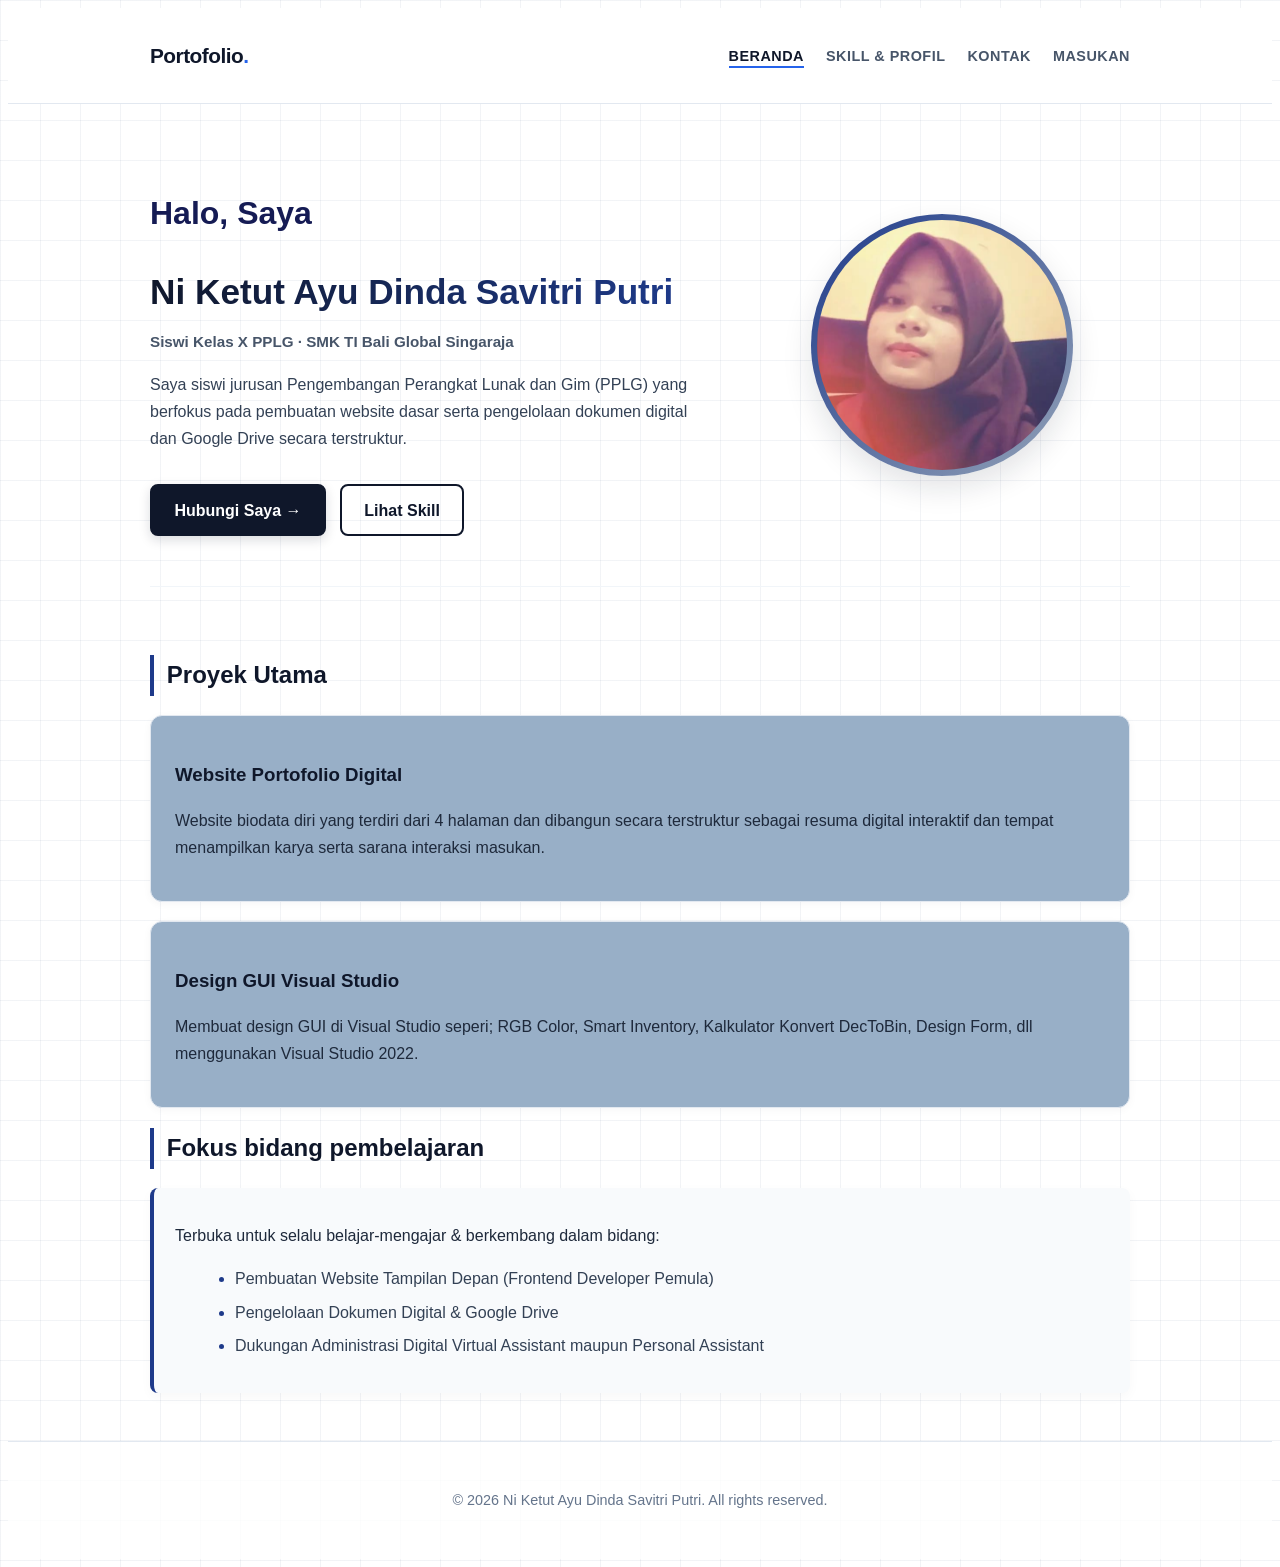
==== index.html @ 374bb095 "Upload files" ====
<!DOCTYPE html>
<html lang="id">
<head>
    <meta charset="UTF-8">
    <meta name="viewport" content="width=device-width, initial-scale=1.0">
    <title>Beranda - Portofolio Dinda</title>
    
    <!-- CSS EKSTERNAL -->
    <link rel="stylesheet" href="style.css">

    <!-- CSS INTERNAL -->
    <style>
        .kotak-layanan {
            background-color: #f8fafc;
            border-left: 4px solid #1e3a8a;
            padding: 18px 21px;
            border-radius: 8px;
            margin-top: 1rem;
            box-shadow: 0 4px 12px rgba(15, 23, 42, 0.03);
        }
    </style>
</head>
<body>

    <!-- NAVIGASI ATAS -->
    <header id="header">
        <div class="navbar">
            <a href="index.html" class="logo">Portofolio<span>.</span></a>
            <ul class="nav-links">
                <li><a href="index.html" class="active">BERANDA</a></li>
                <li><a href="skill.html">SKILL & PROFIL</a></li>
                <li><a href="kontak.html">KONTAK</a></li>
                <li><a href="masukan.html">MASUKAN</a></li>
            </ul>
        </div>
    </header>

    <main class="animasi-fade">

        <!-- BERANDA / HERO SECTION -->
        <section class="hero">
            <div class="hero-text">
                <p class="sapaan">Halo, Saya</p>
                <h1><span class="nama">Ni Ketut Ayu Dinda Savitri Putri</span></h1>
                <p class="jabatan">Siswi Kelas X PPLG &middot; SMK TI Bali Global Singaraja</p>
                <p class="deskripsi">
                    Saya siswi jurusan Pengembangan Perangkat Lunak dan Gim (PPLG) yang berfokus pada pembuatan website dasar serta pengelolaan dokumen digital dan Google Drive secara terstruktur.
                </p>
                <div class="btn-group">
                    <a href="kontak.html" class="btn-utama">Hubungi Saya &rarr;</a>
                    <a href="skill.html" class="btn-utama btn-garis">Lihat Skill</a>
                </div>
            </div>
            <div class="hero-image">
                <div class="img-wrapper">
                    <img src="foto-dinda.jpeg" alt="Foto Profil Ni Ketut Ayu Dinda">
                </div>
            </div>
        </section>

        <!-- PROYEK UTAMA -->
		<section>
            <h2 style="color: 0f172a;">Proyek Utama</h2>
				<div class="card">
					<h3>Website Portofolio Digital</h3>
					<p>Website biodata diri yang terdiri dari 4 halaman dan dibangun secara terstruktur sebagai resuma digital interaktif dan tempat menampilkan karya serta sarana interaksi masukan.</p>
				</div>
            <div class="card">
                <h3>Design GUI Visual Studio</h3>
                <p>Membuat design GUI di Visual Studio seperi; RGB Color, Smart Inventory, Kalkulator Konvert DecToBin, Design Form, dll menggunakan Visual Studio 2022.</p>
            </div>
        <!-- FOKUS LAYANAN -->
            <h2 style="color: 0f172a;">Fokus bidang pembelajaran </h2>
            <div class="kotak-layanan">
                <p>Terbuka untuk selalu belajar-mengajar & berkembang dalam bidang:</p>
                
                <!-- CSS INLINE -->
                <ul style="margin-top: 10px; margin-left: 20px; color: #1e3a8a;">
                    <li style="margin-bottom: 6px;"><span style="color: #334155;">Pembuatan Website Tampilan Depan (Frontend Developer Pemula)</span></li>
                    <li style="margin-bottom: 6px;"><span style="color: #334155;">Pengelolaan Dokumen Digital & Google Drive</span></li>
                    <li><span style="color: #334155;">Dukungan Administrasi Digital Virtual Assistant maupun Personal Assistant</span></li>
                </ul>
            </div>
        </section>

    </main>

    <footer>
        <p>&copy; 2026 Ni Ketut Ayu Dinda Savitri Putri. All rights reserved.</p>
    </footer>

</body>
</html>
---- style.css ----
/* Reset & Base Styles */

{
margin: 0;
padding: 0;
box-sizing: border-box;
}

html {
scroll-behavior: smooth;
scroll-padding-top: 80px;
}

body {
font-family: "Segoe UI", -apple-system, BlinkMacSystemFont, Roboto, sans-serif;
background-color: #ffffff;
/* Grid Pattern halus latar putih */
background-image:
linear-gradient(to right, rgba(148, 163, 184, 0.12) 1px, transparent 1px),
linear-gradient(to bottom, rgba(148, 163, 184, 0.12) 1px, transparent 1px);
background-size: 40px 40px;
color: #1e293b;
line-height: 1.7;
min-height: 100vh;
display: flex;
flex-direction: column;
}

a {
color: #2563eb;
text-decoration: none;
transition: all 0.25s ease;
}

a:hover {
color: #1d4ed8;
}

/* Header & Navigasi */
#header {
position: sticky;
top: 0;
z-index: 100;
background-color: rgba(255, 255, 255, 0.92);
backdrop-filter: blur(8px);
border-bottom: 1px solid #e2e8f0;
}

.navbar {
background-color: 98AFC7;
max-width: 980px;
margin: 0 auto;
padding: 18px 24px;
display: flex;
justify-content: space-between;
align-items: center;
}

.logo {
font-weight: 800;
font-size: 1.3rem;
color: #0f172a;
letter-spacing: -0.5px;
}

.logo span {
color: #2563eb;
}

.nav-links {
display: flex;
list-style: none;
gap: 22px;
}

.nav-links a {
font-size: 0.9rem;
font-weight: 600;
color: #475569;
letter-spacing: 0.5px;
position: relative;
padding: 4px 0;
}

.nav-links a:hover,
.nav-links a.active {
color: #0f172a;
}

.nav-links a::after {
content: '';
position: absolute;
width: 0%;
height: 2px;
bottom: 0;
left: 0;
background-color: #2563eb;
transition: width 0.3s ease;
}

.nav-links a:hover::after,
.nav-links a.active::after {
width: 100%;
}

/* Container Utama & Animasi Masuk */
main {
max-width: 980px;
width: 100%;
margin: 0 auto;
padding: 0 1.5rem;
flex: 1;
}

.animasi-fade {
animation: fadeInUp 0.7s cubic-bezier(0.16, 1, 0.3, 1) forwards;
}

@keyframes fadeInUp {
from {
opacity: 0;
transform: translateY(20px);
}
to {
opacity: 1;
transform: translateY(0);
}
}

section {
padding: 3rem 0;
border-bottom: 1px solid #f1f5f9;
}

section:last-child {
border-bottom: none;
}

h2 {
font-size: 1.5rem;
color: #0f172a;
margin-bottom: 1.2rem;
padding-left: 0.8rem;
border-left: 4px solid #1e3a8a;
}

/* Layout Hero Section */
.hero {
display: flex;
justify-content: space-between;
align-items: center;
gap: 40px;
padding: 50px 0;
}

.hero-text {
flex: 1.2;
}

.sapaan {
color: #151B54	;
font-weight: 600;
font-size: 2rem;
margin-bottom: 0.1rem;
}

h1 {
font-size: 2.2rem;
line-height: 1.25;
color: #0f172a;
margin-bottom: 0.6rem;
}

h1 .nama {
color: #0f172a;
background: linear-gradient(120deg, #0f172a 0%, #1e3a8a 100%);
-webkit-background-clip: text;
-webkit-text-fill-color: transparent;
}

.jabatan {
color: #475569;
font-weight: 600;
font-size: 0.95rem;
margin-bottom: 1rem;
}

.deskripsi {
color: #334155;
margin-bottom: 1.5rem;
}

/* Foto Profil & Animasi Float Soft */
.hero-image {
flex: 0.8;
display: flex;
justify-content: center;
}

.img-wrapper {
position: relative;
border-radius: 100%;
padding: 6px;
background: linear-gradient(135deg, #1e3a8a 0%, #94a3b8 100%);
box-shadow: 0 12px 30px rgba(15, 23, 42, 0.12);
animation: floatImage 4s ease-in-out infinite;
}

.hero-image img {
width: 250px;
height: 250px;
object-fit: cover;
border-radius: 50%;
display: block;
background-color: #f1f5f9;
}

@keyframes floatImage {
0%, 100% {
transform: translateY(0px);
}
50% {
transform: translateY(-8px);
}
}

/* Card Styling */
.card {
background-color: #98AFC7;
border: 1px solid #e2e8f0;
border-radius: 12px;
padding: 24px;
margin-bottom: 1.2rem;
box-shadow: 0 2px 8px rgba(15, 23, 42, 0.04);
transition: transform 0.25s ease, box-shadow 0.25s ease;
}
	
.card:hover {
transform: translateY(-3px);
box-shadow: 0 8px 20px rgba(15, 23, 42, 0.08);
}

.card h3 {
color: #0f172a;
margin-bottom: 0.6rem;
}

.card ul {
margin-left: 1.2rem;
color: #334155;
}

.card li {
margin-bottom: 0.5rem;
}

/* Tombol */
.btn-group {
margin-top: 1rem;
}

.btn-utama {
display: inline-block;
padding: 0.65rem 1.4rem;
margin-right: 0.6rem;
margin-top: 0.5rem;
background-color: #0f172a;
color: #ffffff;
font-weight: 600;
border-radius: 8px;
border: 2px solid #0f172a;
box-shadow: 0 4px 12px rgba(15, 23, 42, 0.15);
transition: all 0.25s ease;
}

.btn-utama:hover {
background-color: #1e3a8a;
border-color: #1e3a8a;
color: #ffffff;
transform: translateY(-2px);
box-shadow: 0 6px 16px rgba(30, 58, 138, 0.25);
}

.btn-garis {
background-color: transparent;
color: #0f172a;
box-shadow: none;
}

.btn-garis:hover {
background-color: #f1f5f9;
color: #0f172a;
}

/* Target & Link Kontak */
.daftar-target {
list-style: none;
margin-left: 0 !important;
}

.daftar-target li {
margin-bottom: 0.6rem;
}

.centang {
color: #16a34a;
font-weight: bold;
margin-right: 6px;
}

.bulatan {
color: #94a3b8;
margin-right: 6px;
}

.kontak-links {
display: flex;
flex-wrap: wrap;
gap: 0.8rem;
margin-top: 1rem;
}

.kontak-links a {
display: inline-block;
padding: 0.6rem 1.3rem;
background: #f8fafc;
border: 1px solid #cbd5e1;
border-radius: 999px;
color: #0f172a;
font-weight: 600;
font-size: 0.9rem;
transition: all 0.25s ease;
}

.kontak-links a:hover {
background: #0f172a;
color: #ffffff;
border-color: #0f172a;
transform: translateY(-2px);
}

/* Halaman Formulir Masukan */
.deskripsi-halaman {
color: #475569;
margin-bottom: 1.5rem;
}

.form-container {
background-color: #98AFC7;
border: 1px solid #e2e8f0;
border-radius: 10px;
padding: 45px;
box-shadow: 0 4px 16px rgba(15, 23, 42, 0.04);
transition: transform 0.25s ease, box-shadow 0.25s ease;
}

.form-group {
margin-bottom: 1.2rem;
}

.form-group label {
display: block;
font-weight: 600;
color: #0f172a;
font-size: 0.9rem;
margin-bottom: 0.4rem;
}

.form-group input,
.form-group select,
.form-group textarea {
width: 100%;
padding: 0.75rem 1rem;
font-family: inherit;
font-size: 0.95rem;
color: #0f172a;
background-color: #f8fafc;
border: 1px solid #cbd5e1;
border-radius: 8px;
outline: none;
transition: all 0.25s ease;
}

.form-group input:focus,
.form-group select:focus,
.form-group textarea:focus {
background-color: #ffffff;
border-color: #2563eb;
box-shadow: 0 0 0 3px rgba(37, 99, 235, 0.15);
}

.btn-kirim {
width: 100%;
padding: 0.8rem;
background-color: #0f172a;
color: #ffffff;
border: none;
border-radius: 8px;
font-weight: 600;
font-size: 1rem;
cursor: pointer;
transition: all 0.25s ease;
}

.btn-kirim:hover {
background-color: #1e3a8a;
box-shadow: 0 4px 14px rgba(30, 58, 138, 0.25);
}

/* Footer */
footer {
text-align: center;
padding: 2rem 1.5rem;
color: #64748b;
font-size: 0.9rem;
border-top: 1px solid #e2e8f0;
background-color: rgba(255, 255, 255, 0.8);
margin-top: auto;
}

/* Responsive Layar HP */
@media (max-width: 700px) {
.hero {
flex-direction: column-reverse;
text-align: center;
gap: 1.8rem;
padding: 30px 0;
}

.navbar {
    flex-direction: column;
    gap: 1rem;
}

.nav-links {
    gap: 14px;
    font-size: 0.85rem;
}

.hero-image img {
    width: 170px;
    height: 170px;
}

.form-container {
    padding: 20px;
}


}
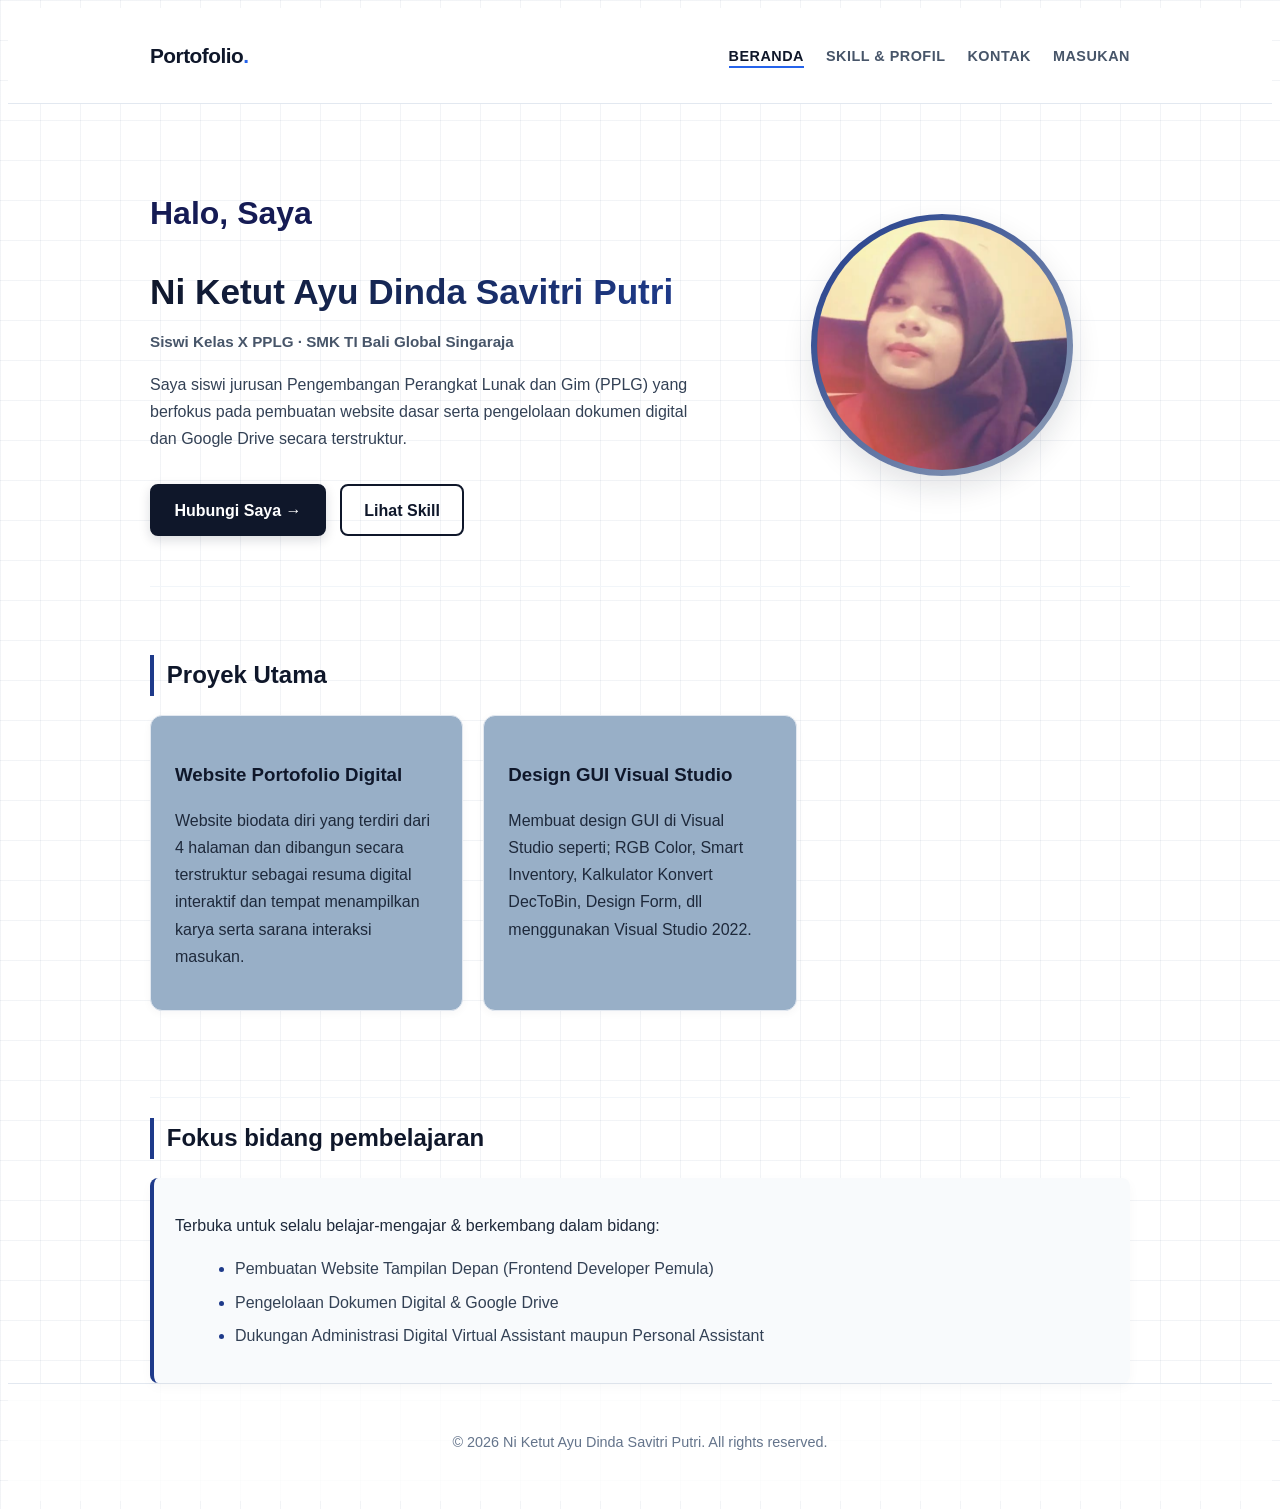
==== commit e86ce439: "Add files via upload" ====
--- a/index.html
+++ b/index.html
@@ -58,17 +58,21 @@
             </div>
         </section>
 
-        <!-- PROYEK UTAMA -->
+       <!-- PROYEK UTAMA -->
 		<section>
-            <h2 style="color: 0f172a;">Proyek Utama</h2>
-				<div class="card">
-					<h3>Website Portofolio Digital</h3>
-					<p>Website biodata diri yang terdiri dari 4 halaman dan dibangun secara terstruktur sebagai resuma digital interaktif dan tempat menampilkan karya serta sarana interaksi masukan.</p>
-				</div>
-            <div class="card">
-                <h3>Design GUI Visual Studio</h3>
-                <p>Membuat design GUI di Visual Studio seperi; RGB Color, Smart Inventory, Kalkulator Konvert DecToBin, Design Form, dll menggunakan Visual Studio 2022.</p>
-            </div>
+			<h2 style="color: #0f172a;">Proyek Utama</h2>
+    
+		<div class="kartu-grid">
+        <div class="card">
+            <h3>Website Portofolio Digital</h3>
+            <p>Website biodata diri yang terdiri dari 4 halaman dan dibangun secara terstruktur sebagai resuma digital interaktif dan tempat menampilkan karya serta sarana interaksi masukan.</p>
+        </div>
+        <div class="card">
+            <h3>Design GUI Visual Studio</h3>
+            <p>Membuat design GUI di Visual Studio seperti; RGB Color, Smart Inventory, Kalkulator Konvert DecToBin, Design Form, dll menggunakan Visual Studio 2022.</p>
+        </div>
+		</div>
+		</section>
         <!-- FOKUS LAYANAN -->
             <h2 style="color: 0f172a;">Fokus bidang pembelajaran </h2>
             <div class="kotak-layanan">
--- a/style.css
+++ b/style.css
@@ -1,4 +1,10 @@
-/* Reset & Base Styles */
+
+:root {
+  --primary: #2563eb;
+  --bg-color: #f8fafc;
+  --text-main: #1e293b;
+  --card-bg: #98AFC7;
+}
 
 {
 margin: 0;
@@ -235,6 +241,13 @@
 transition: transform 0.25s ease, box-shadow 0.25s ease;
 }
 	
+.kartu-grid {
+  display: grid;
+  grid-template-columns: repeat(3, 1fr);
+  gap: 20px;
+  margin-bottom: 1.2rem;
+}
+
 .card:hover {
 transform: translateY(-3px);
 box-shadow: 0 8px 20px rgba(15, 23, 42, 0.08);
@@ -419,12 +432,23 @@
 }
 
 /* Responsive Layar HP */
-@media (max-width: 700px) {
+@media (max-width: 768px) {
 .hero {
 flex-direction: column-reverse;
 text-align: center;
-gap: 1.8rem;
-padding: 30px 0;
+align-items: center;
+gap: 1.5rem;
+padding: 20px 0;
+}
+
+@media (max-width: 768px) {
+ .kartu-grid {
+	grid-template-columns: 1fr;
+}
+}
+
+.btn-utama {
+	margin-right: 0;
 }
 
 .navbar {
@@ -433,17 +457,22 @@
 }
 
 .nav-links {
-    gap: 14px;
+    gap: 12px;
     font-size: 0.85rem;
+	justify-content: center;
 }
 
 .hero-image img {
     width: 170px;
     height: 170px;
-}
-
-.form-container {
+	object-fit: cover;
+	border-radius: 50%;
+	display: block;
+}
+
+.form-container, .Card, .kotak-layanan {
     padding: 20px;
+	width: 100%;
 }
 
 
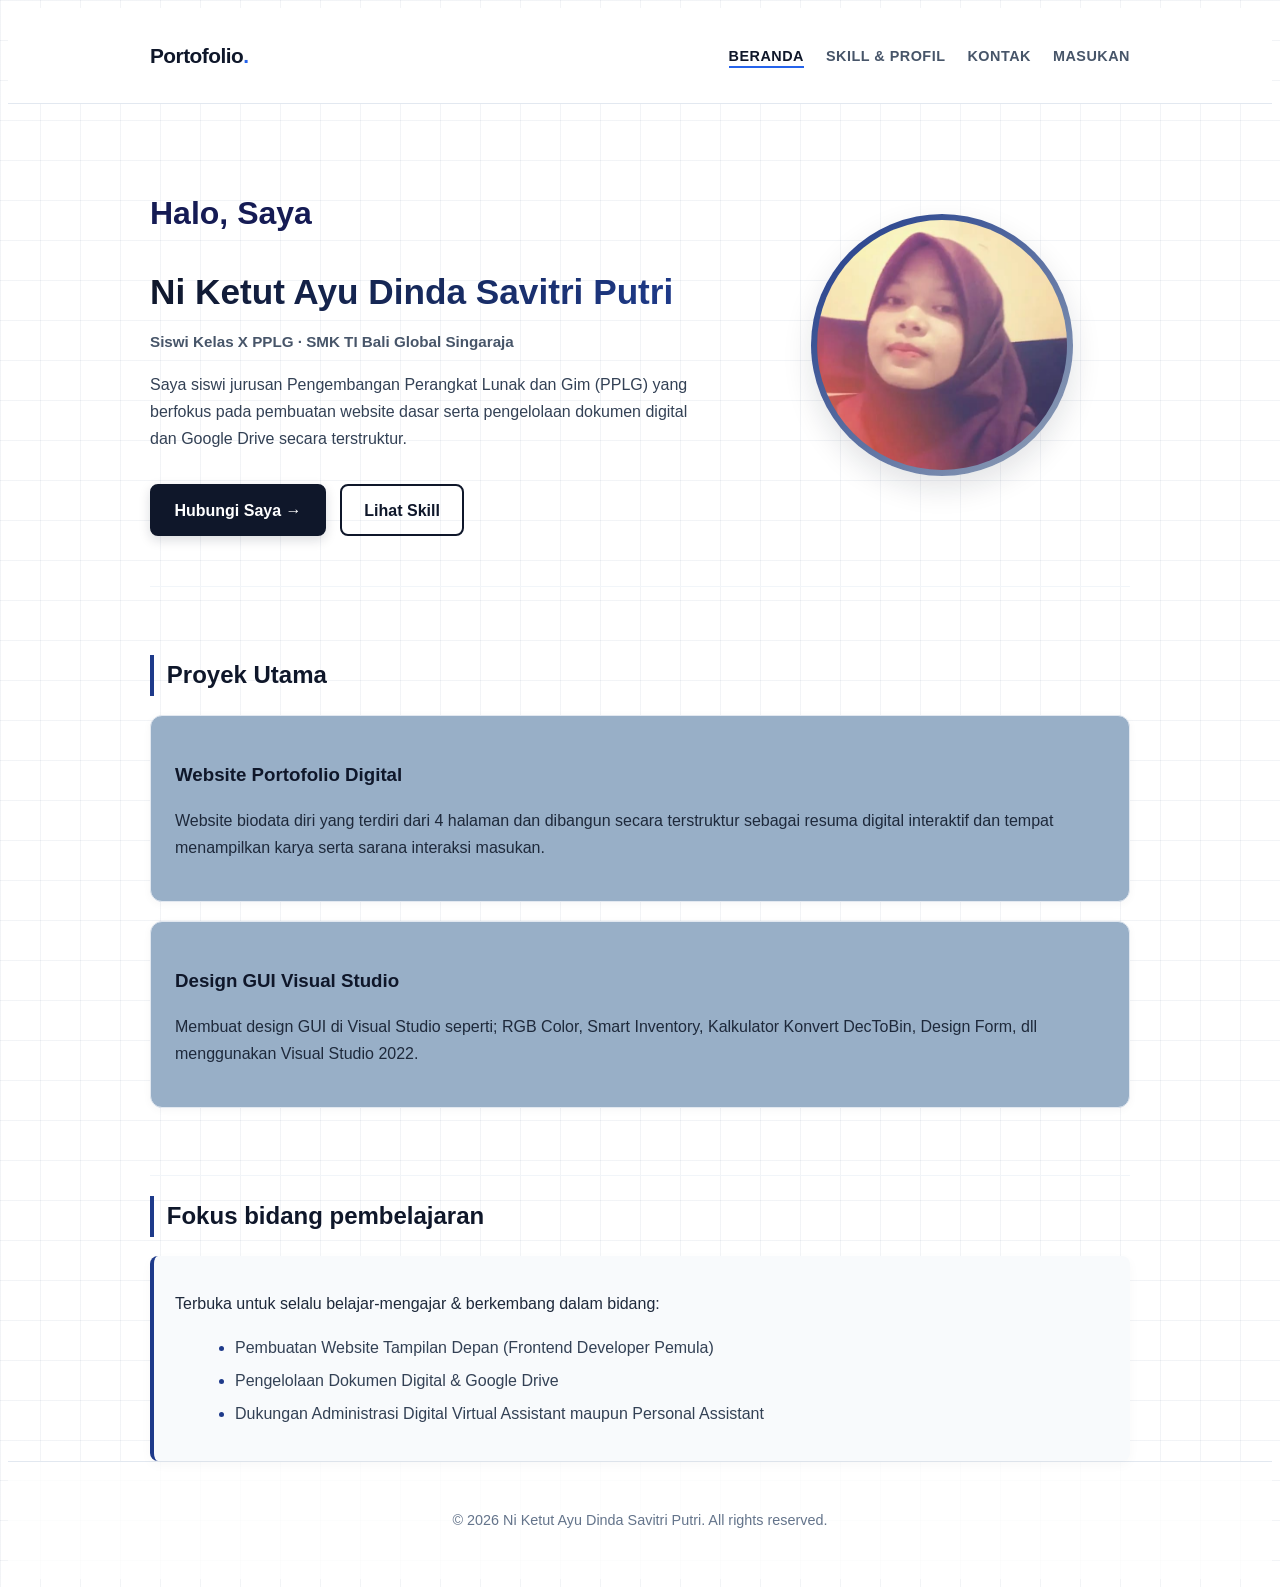
==== commit 1f953fae: "Add files via upload" ====
--- a/index.html
+++ b/index.html
@@ -6,7 +6,7 @@
     <title>Beranda - Portofolio Dinda</title>
     
     <!-- CSS EKSTERNAL -->
-    <link rel="stylesheet" href="style.css">
+    <link rel="stylesheet" href="css\style.css">
 
     <!-- CSS INTERNAL -->
     <style>
@@ -53,7 +53,7 @@
             </div>
             <div class="hero-image">
                 <div class="img-wrapper">
-                    <img src="foto-dinda.jpeg" alt="Foto Profil Ni Ketut Ayu Dinda">
+                    <img src="img\foto-dinda.jpeg" alt="Portofolio-Dinda-main\img">
                 </div>
             </div>
         </section>
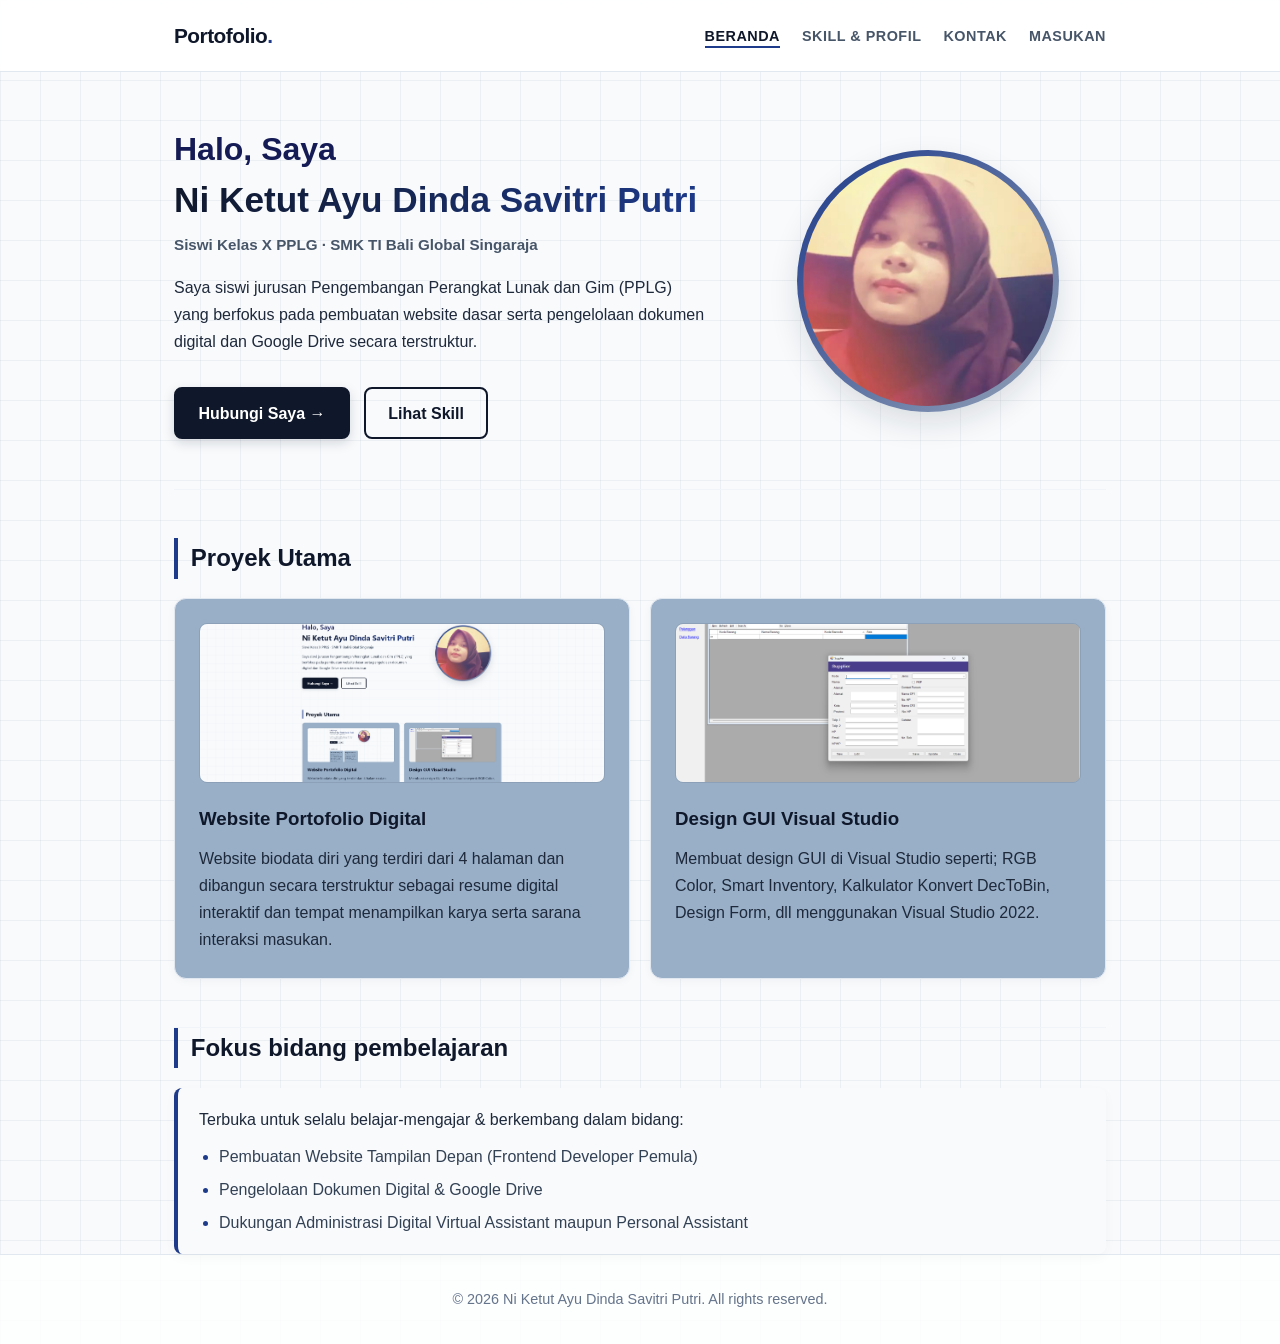
==== commit 73cf55ba: "Add files via upload" ====
--- a/index.html
+++ b/index.html
@@ -64,10 +64,12 @@
     
 		<div class="kartu-grid">
         <div class="card">
+			<img src="img\preview-web.png" alt="Preview Web Portofolio" class="img-proyek">
             <h3>Website Portofolio Digital</h3>
-            <p>Website biodata diri yang terdiri dari 4 halaman dan dibangun secara terstruktur sebagai resuma digital interaktif dan tempat menampilkan karya serta sarana interaksi masukan.</p>
+            <p>Website biodata diri yang terdiri dari 4 halaman dan dibangun secara terstruktur sebagai resume digital interaktif dan tempat menampilkan karya serta sarana interaksi masukan.</p>
         </div>
         <div class="card">
+			<img src="img\preview-gui.png" alt="Preview GUI Visual Studio" class="img-proyek">
             <h3>Design GUI Visual Studio</h3>
             <p>Membuat design GUI di Visual Studio seperti; RGB Color, Smart Inventory, Kalkulator Konvert DecToBin, Design Form, dll menggunakan Visual Studio 2022.</p>
         </div>
